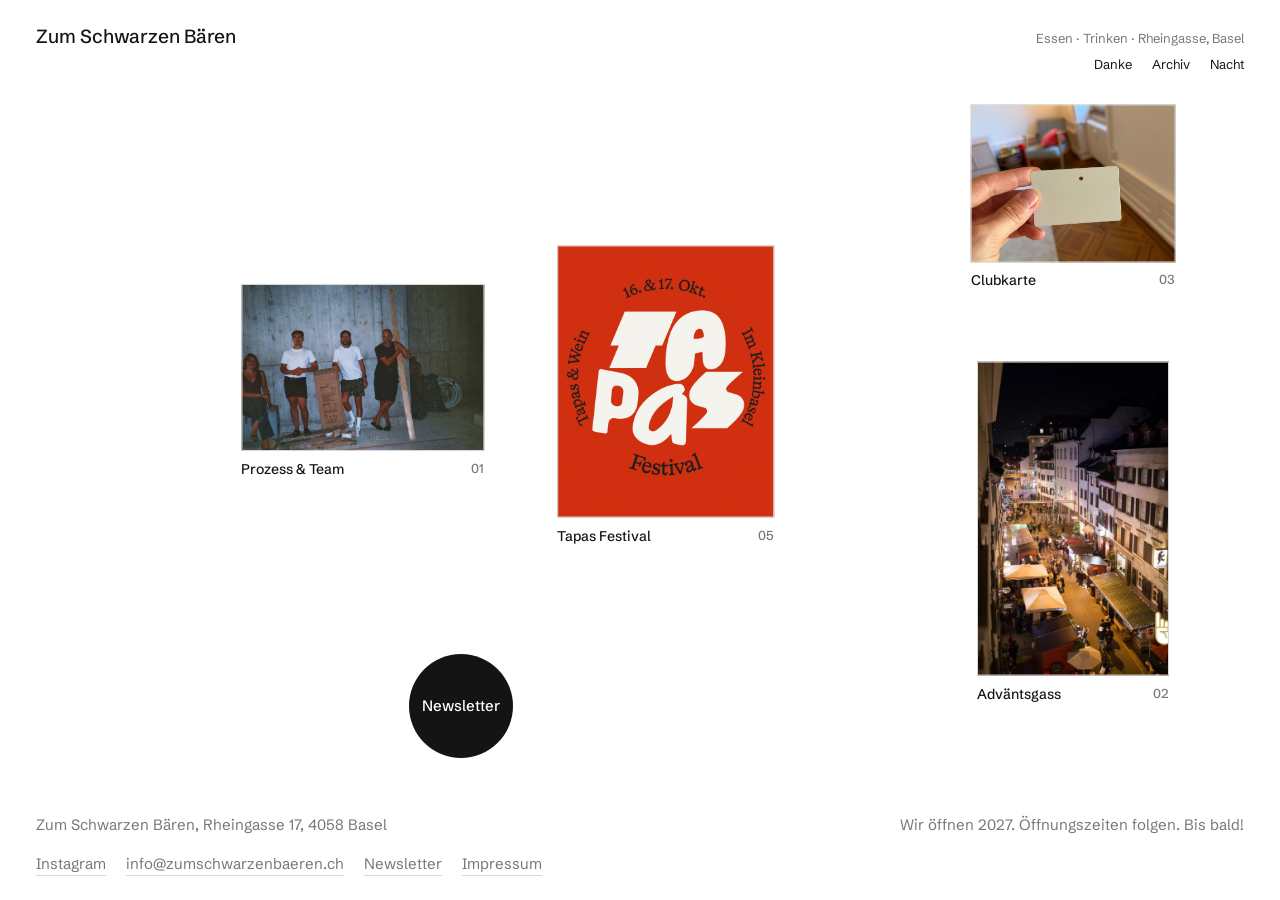
==== index.html @ a1c15684 "Tag-Version als Standard, Nacht nur noch über den Schalter Co-Authored-By: Claude Opus 5.5 <noreply@" ====
<!doctype html>
<html lang="de-CH">
<head>
<meta charset="utf-8">
<meta name="viewport" content="width=device-width, initial-scale=1, viewport-fit=cover">
<title>Zum Schwarzen Bären</title>
<meta name="description" content="Essen und Trinken an der Rheingasse, Basel. Öffnet 2027.">
<link rel="canonical" href="https://www.zumschwarzenbaeren.ch/">
<meta property="og:type" content="website">
<meta property="og:site_name" content="Zum Schwarzen Bären">
<meta property="og:title" content="Zum Schwarzen Bären">
<meta property="og:description" content="Essen und Trinken an der Rheingasse, Basel. Öffnet 2027.">
<meta property="og:url" content="https://www.zumschwarzenbaeren.ch/">
<meta property="og:image" content="https://www.zumschwarzenbaeren.ch/vorschau.jpg">
<meta property="og:image:width" content="1200">
<meta property="og:image:height" content="630">
<meta name="twitter:card" content="summary_large_image">
<link rel="icon" href="favicon.svg" type="image/svg+xml">
<link rel="apple-touch-icon" href="apple-touch-icon.png">
<link rel="preload" href="schrift/schibsted-grotesk-latin-400-normal.woff2" as="font" type="font/woff2" crossorigin>
<link rel="stylesheet" href="style.css">
<script>
/* Nacht-Version: schwarz-weiss. Standard ist immer die Tag-Version;
   mit dem Schalter «Nacht / Tag» oben rechts kann man umschalten (gilt, bis der Browser-Tab zu ist).
   Zum Testen: ?nacht = dunkel, ?tag = hell. */
(function () {
  var q = new URLSearchParams(location.search);
  function dunkel() {
    if (q.has("nacht")) return true;
    if (q.has("tag")) return false;
    try { return sessionStorage.getItem("nacht") === "1"; } catch (e) { return false; }
  }
  function setze() {
    var an = dunkel();
    document.documentElement.classList.toggle("nacht", an);
    var b = document.getElementById("nacht-schalter");
    if (b) { b.hidden = false; b.textContent = an ? "Tag" : "Nacht"; b.setAttribute("aria-label", an ? "Zur Tag-Version" : "Zur Nacht-Version"); }
  }
  setze();
  document.addEventListener("DOMContentLoaded", function () {
    var b = document.getElementById("nacht-schalter");
    if (!b) return;
    b.addEventListener("click", function () {
      var neu = document.documentElement.classList.contains("nacht") ? "0" : "1";
      try { sessionStorage.setItem("nacht", neu); } catch (e) {}
      if (q.has("nacht") || q.has("tag")) {
        q.delete("nacht"); q.delete("tag");
        var rest = q.toString().replace(/=(&|$)/g, "$1");
        history.replaceState(history.state, "", location.pathname + (rest ? "?" + rest : "") + location.hash);
      }
      setze();
    });
    setze();
  });
})();
</script>
</head>
<body>

<header class="kopf">
  <a class="wortmarke" href="#" data-name>Zum Schwarzen Bären</a>
  <span class="kopf-rechts">
    <span class="mono ort" id="untertitel">Essen · Trinken · Rheingasse, Basel</span>
    <span class="kopf-links">
      <a class="mono archiv-link" id="danke-link" href="#danke" hidden>Danke</a>
      <a class="mono archiv-link" id="archiv-link" href="#archiv" hidden>Archiv</a>
      <button class="mono archiv-link schalter" id="nacht-schalter" type="button" hidden>Nacht</button>
    </span>
  </span>
</header>

<main>
  <div class="buehne" id="buehne"></div>
</main>

<footer class="fuss">
  <span><span data-name>Zum Schwarzen Bären</span>, <span id="adresse"></span></span>
  <span id="hinweis"></span>
  <span class="fuss-rechts">
    <a id="instagram" href="#" target="_blank" rel="noopener" hidden>Instagram</a>
    <a id="mail" href="#"></a>
    <a id="newsletter-link" href="#newsletter" hidden>Newsletter</a>
    <a href="#impressum">Impressum</a>
  </span>
</footer>

<section class="detail" id="detail" hidden aria-label="Projekt">
  <div class="kopf">
    <span class="wortmarke" data-name>Zum Schwarzen Bären</span>
    <button class="zurueck" id="zurueck" type="button">Zurück zur Übersicht</button>
  </div>
  <div class="detail-inhalt" id="detail-inhalt"></div>
</section>

<script src="app.js"></script>
</body>
</html>
---- style.css ----
/* =========================================================
   ZUM SCHWARZEN BÄREN – GESTALTUNG
   Farben und Schriften oben als Variablen. Hier änderst du
   den Look an einer Stelle.
   ========================================================= */

/* Schrift liegt im Ordner schrift/ (keine Verbindung zu Google nötig) */
@font-face { font-family: "Schibsted Grotesk"; font-weight: 400; font-style: normal; font-display: swap;
  src: url("schrift/schibsted-grotesk-latin-400-normal.woff2") format("woff2"); }
@font-face { font-family: "Schibsted Grotesk"; font-weight: 500; font-style: normal; font-display: swap;
  src: url("schrift/schibsted-grotesk-latin-500-normal.woff2") format("woff2"); }

:root {
  color-scheme: light;
  --papier: #ffffff;      /* Hintergrund */
  --tinte: #141414;       /* Schrift */
  --grau: #7a7872;        /* Nebentext */
  --linie: #d9d7d2;       /* Linien, Sternbild */
  --leer: #f3f2ee;        /* Platzhalter-Flächen */

  --schrift: "Schibsted Grotesk", "Helvetica Neue", Arial, sans-serif;

  --rand: clamp(16px, 3vw, 36px);  /* Seitenrand */
}

:root.nacht {
  color-scheme: dark;
  --papier: #000000;      /* Nacht: schwarz-weiss */
  --tinte: #ffffff;
  --grau: #8c8c8c;
  --linie: #333333;
  --leer: #141414;
}

* { box-sizing: border-box; }

html, body {
  background: var(--papier);
  color: var(--tinte);
}

body {
  margin: 0;
  font-family: var(--schrift);
  font-size: 15px;
  line-height: 1.5;
  -webkit-font-smoothing: antialiased;
}

a { color: inherit; }
img, video { display: block; max-width: 100%; height: auto; }
video { width: 100%; background: var(--leer); }

/* kleine Nebenzeilen (Nummern, Legenden, Listentitel) */
.mono {
  font-size: 13px;
}

/* ---------- Kopf & Fuss ---------- */

.kopf, .fuss {
  display: flex;
  justify-content: space-between;
  align-items: baseline;
  gap: 16px;
  flex-wrap: wrap;
  padding-inline: var(--rand);
}

.kopf {
  padding-block: 22px 0;
  position: relative;
  z-index: 3;
}

.wortmarke {
  font-size: 19px;
  font-weight: 500;
  letter-spacing: -0.01em;
  text-decoration: none;
  margin: 0;
}

.kopf .ort { color: var(--grau); }

.fuss {
  padding-block: 40px 28px;
  color: var(--grau);
}
.fuss a { text-decoration: none; border-bottom: 1px solid var(--linie); }
.fuss a:hover { color: var(--tinte); border-color: var(--tinte); }
.fuss-rechts { display: flex; gap: 20px; flex-wrap: wrap; }
.insta { margin-top: 4px; }
@media (max-width: 720px) {
  .fuss { flex-direction: column; align-items: center; text-align: center; gap: 6px; }
  .fuss-rechts { justify-content: center; gap: 16px; margin-top: 4px; }
}
.insta a { text-decoration: none; border-bottom: 1px solid var(--linie); }
.insta a:hover { border-color: var(--tinte); }

/* ---------- Startseite: schwebende Projekte ---------- */

.buehne {
  position: relative;
  height: clamp(580px, 82vh, 920px);
  margin-inline: var(--rand);
}

/* bis die Bilder verteilt sind, unsichtbar, dann sanft einblenden */
.buehne .projekt { opacity: 0; transition: opacity 0.8s ease; }
.buehne.bereit .projekt { opacity: 1; }

/* ein Projekt auf der Startseite */
.projekt {
  position: absolute;
  width: var(--breite, 17vw);
  min-width: 140px;
  max-width: 280px;
  transform: translate(-50%, -50%);
  z-index: 2;
}

.projekt a {
  display: flex;
  flex-direction: column;
  gap: 8px;
  text-decoration: none;
  animation: schweben var(--dauer, 14s) ease-in-out infinite alternate;
  animation-delay: var(--start, 0s);
  transition: transform 0.4s ease;
}
.projekt a:hover,
.projekt a:focus-visible {
  animation-play-state: paused;
}
.projekt a:focus-visible { outline: 1px solid var(--tinte); outline-offset: 6px; }

.projekt .bild {
  transition: transform 0.5s ease;
}
.projekt a:hover .bild { transform: scale(1.03); }

.projekt .titel {
  font-size: 14px;
  font-weight: 500;
  display: flex;
  justify-content: space-between;
  gap: 8px;
}
.projekt .titel .mono { color: var(--grau); }

@keyframes schweben {
  from { transform: translate(0, 0) rotate(0deg); }
  to   { transform: translate(var(--dx, 12px), var(--dy, -10px)) rotate(var(--dr, 0.6deg)); }
}

/* ---------- Platzhalter (solange Bilder fehlen) ---------- */

.platzhalter {
  background: var(--leer);
  border: 1px dashed #bdbab2;
  display: flex;
  flex-direction: column;
  justify-content: space-between;
  padding: 12px;
  color: var(--grau);
}
.platzhalter.fotos { aspect-ratio: 3 / 2; }
.platzhalter.karte {
  aspect-ratio: 85.6 / 54;   /* echtes Kartenformat */
  border-radius: 9px;
  background: var(--papier);
}
/* Newsletter-Kachel: schwarzer Kreis */
.platzhalter.brief {
  aspect-ratio: 1;           /* schwarzer Punkt, hebt sich von den Projekten ab */
  border-radius: 50%;
  background: var(--tinte);
  border: 0;
  padding: 0;
  justify-content: center;
  align-items: center;
  text-align: center;
}
.platzhalter.brief .gross { font-size: 15px; color: var(--papier); }
.projekt.punkt { width: 8vw; min-width: 104px; max-width: 132px; }
@media (max-width: 720px), (max-height: 560px) { .projekt.punkt { width: 120px; min-width: 0; } }
.platzhalter .gross {
  font-size: 15px;
  font-weight: 500;
  color: var(--tinte);
  text-transform: none;
  letter-spacing: 0;
  font-family: var(--schrift);
}

/* ---------- Detailansicht ---------- */

.detail {
  position: fixed;
  inset: 0;
  z-index: 10;
  background: var(--papier);
  overflow-y: auto;
  padding-bottom: env(safe-area-inset-bottom, 0px);
}

.detail .kopf {
  position: sticky;
  top: 0;
  padding-block: calc(18px + env(safe-area-inset-top, 0px)) 14px;
  background: var(--papier);
}

.zurueck:focus { outline: none; }
.zurueck:focus-visible { outline: 1px solid var(--tinte); outline-offset: 5px; }
.zurueck {
  font: inherit;
  font-size: 14px;
  background: none;
  border: 0;
  padding: 4px 0;
  cursor: pointer;
  color: var(--tinte);
  border-bottom: 1px solid var(--tinte);
}

.detail-inhalt {
  display: grid;
  grid-template-columns: minmax(0, 32rem) minmax(0, 1fr);
  gap: clamp(28px, 5vw, 80px);
  padding: 32px var(--rand) 60px;
  align-items: start;
}

.detail-text .zwischentitel {
  margin: 34px 0 12px;
  padding-top: 10px;
  border-top: 1px solid var(--tinte);
  font-weight: 400;
  color: var(--grau);
}
.detail-text h1 {
  font-size: clamp(30px, 4vw, 46px);
  font-weight: 500;
  line-height: 1.05;
  letter-spacing: -0.02em;
  margin: 0 0 10px;
  text-wrap: balance;
}
.detail-text .unter { color: var(--grau); margin: 0 0 28px; }
.detail-text p { margin: 0 0 1em; max-width: 60ch; }
.detail-text p a { text-decoration: none; border-bottom: 1px solid currentColor; }

.liste {
  margin-top: 28px;
  border-top: 1px solid var(--tinte);
}
.liste h2 {
  margin: 10px 0 6px;
  font-weight: 400;
  color: var(--grau);
}
.liste dl { margin: 0; }
.liste .zeile {
  display: grid;
  grid-template-columns: minmax(0, 1fr) minmax(0, 1.3fr);
  gap: 12px;
  padding: 7px 0;
  border-bottom: 1px solid var(--linie);
}
.liste dt { font-weight: 500; }
.liste dd { margin: 0; color: var(--grau); }
.liste dt a { text-decoration: none; }
.liste dt a:hover { text-decoration: underline; text-underline-offset: 3px; }

.detail-bilder {
  display: flex;
  flex-direction: column;
  gap: clamp(28px, 4vw, 56px);
}
.detail-bilder figure { margin: 0; }
/* alle Bilder rechtsbündig, Hochformat nicht höher als der Bildschirm */
.detail-bilder { align-items: flex-end; }
.detail-bilder figure { max-width: 100%; }
.detail-bilder img, .detail-bilder video { width: auto; max-width: 100%; max-height: 85vh; max-height: 85svh; margin-left: auto; }
.detail-bilder figcaption {
  margin-top: 8px;
  display: flex;
  gap: 16px;
  color: var(--grau);
}

/* ---------- Archiv ---------- */

.kopf-rechts { display: flex; flex-direction: column; align-items: flex-end; gap: 6px; }
.kopf-links { display: flex; gap: 20px; }
@media (max-width: 720px) { .kopf-rechts { align-items: flex-start; } }
.archiv-link { text-decoration: none; }
.archiv-link:hover { text-decoration: underline; text-underline-offset: 3px; }
.detail-text .mono a { color: inherit; }

.archiv { grid-column: 1 / -1; max-width: 60rem; }
.archiv h1 {
  font-size: clamp(30px, 4vw, 46px);
  font-weight: 500;
  letter-spacing: -0.02em;
  margin: 0 0 10px;
}
.archiv .unter { color: var(--grau); margin: 0 0 28px; }
.archiv-liste { border-top: 1px solid var(--tinte); }
.archiv-zeile {
  display: grid;
  grid-template-columns: 72px minmax(0, 1fr) minmax(0, 1.4fr);
  gap: 20px;
  align-items: center;
  padding: 12px 0;
  border-bottom: 1px solid var(--linie);
  text-decoration: none;
}
.archiv-zeile img,
.archiv-leer {
  width: 72px;
  height: 54px;
  object-fit: cover;
  background: var(--leer);
  outline: 1px solid var(--linie);
  outline-offset: -1px;
}
.archiv-titel { font-weight: 500; }
.archiv-nr { color: var(--grau); margin-right: 10px; font-weight: 400; }
.archiv-unter { color: var(--grau); }
.archiv-zeile:hover .archiv-titel { text-decoration: underline; text-underline-offset: 3px; }

@media (max-width: 720px) {
  .archiv-zeile { grid-template-columns: 56px minmax(0, 1fr); row-gap: 2px; }
  .archiv-zeile img, .archiv-leer { width: 56px; height: 42px; grid-row: span 2; }
  .archiv-unter { grid-column: 2; }
}

/* ---------- Danke ---------- */

.danke { max-width: 72rem; }
.danke .unter { max-width: 44rem; }
.danke-gruppen {
  display: grid;
  grid-template-columns: repeat(auto-fill, minmax(min(100%, 320px), 1fr));
  gap: 8px 56px;
  align-items: start;
}
.danke-gruppen .liste { margin-top: 20px; }

/* ---------- Handy (hoch und quer) ---------- */

@media (max-width: 720px), (max-height: 560px) {
  .buehne {
    height: auto;
    display: flex;
    flex-direction: column;
    gap: 44px;
    padding-block: 48px 32px;
  }
  .projekt {
    position: static;
    transform: none;
    width: 72%;
    max-width: none;
  }
  .projekt.links  { align-self: flex-start; }
  .projekt.rechts { align-self: flex-end; }

  .detail-inhalt { grid-template-columns: 1fr; }
  .detail-text { position: static; }
}

/* Handy quer: Projekte kleiner, damit sie nicht den ganzen Bildschirm füllen */
@media (max-height: 560px) and (min-width: 721px) {
  .projekt { width: 34%; }
  .projekt + .projekt { margin-top: -18vw; }   /* links und rechts ineinander verschränkt */
  .buehne { padding-block: 32px 24px; }
}

@media (prefers-reduced-motion: reduce) {
  .projekt a { animation: none; }
  .projekt .bild { transition: none; }
}

/* feine Kante, damit weisse Bilder (z.B. Plakate) nicht im Weiss verschwinden */
.projekt img.bild,
.projekt video.bild,
.detail-bilder img,
.detail-bilder video {
  outline: 1px solid var(--linie);
  outline-offset: -1px;
}

/* ---------- Vorschau (?vorschau) ---------- */

body.vorschau::before {
  content: "Vorschau mit Entwürfen, nicht öffentlich";
  display: block;
  padding: 6px var(--rand);
  font-size: 13px;
  color: var(--grau);
  border-bottom: 1px dashed var(--linie);
}

/* ---------- Bald online ---------- */

.bald {
  min-height: 100vh;
  min-height: 100svh;
  display: flex;
  flex-direction: column;
  justify-content: center;
  gap: 22px;
  padding: 40px var(--rand);
  max-width: 40rem;
}
.bald .wortmarke { font-size: 19px; }
.bald-text p { margin: 0 0 0.8em; font-size: 17px; }
.bald .mono { color: var(--grau); margin: 0; }

/* ---------- Impressum ---------- */
.impressum { max-width: 40rem; }
.impressum .liste p { margin: 10px 0; }
.impressum a { color: inherit; }

/* Newsletter: gleich aufgebaut wie ein Projekt, Formular wie eine Liste */
.nl-formular { display: flex; flex-direction: column; margin: 0; }
.nl-formular .zeile {
  display: grid; grid-template-columns: 8rem minmax(0, 1fr); gap: 16px; align-items: baseline;
  padding: 10px 0; border-bottom: 1px solid var(--linie); color: var(--grau);
}
.nl-formular input {
  font: inherit; color: var(--tinte); border: 0; background: none; padding: 0; border-radius: 0; width: 100%;
}
.nl-formular input:focus { outline: none; }
.nl-formular .zeile:focus-within { border-color: var(--tinte); }
.nl-formular button {
  align-self: flex-start; margin-top: 22px; font: inherit; color: var(--tinte);
  background: none; border: 0; border-bottom: 1px solid var(--tinte); padding: 4px 0; cursor: pointer;
}
.nl-formular button:disabled { color: var(--grau); border-color: var(--linie); cursor: default; }
.nl-formular button:focus-visible { outline: 1px solid var(--tinte); outline-offset: 5px; }
.nl-meldung { margin: 14px 0 0; min-height: 1.5em; }
.nl-falle { position: absolute; left: -9999px; width: 1px; height: 1px; opacity: 0; }
.detail-text .nl-klein { color: var(--grau); margin-top: 28px; }
.nl-klein a { color: inherit; }
@media (max-width: 720px) { .nl-formular .zeile { grid-template-columns: 6rem minmax(0, 1fr); } }

/* ---------- Startseite passt genau in den Bildschirm (ab Tablet, nicht bei Handy quer) ---------- */
@media (min-width: 721px) and (min-height: 561px) {
  html { overscroll-behavior: none; }
  body:not(.vorschau) {
    min-height: 100vh;
    min-height: 100svh;
    height: 100vh;
    height: 100svh;
    display: flex;
    flex-direction: column;
    overflow: hidden;
  }
  body:not(.vorschau) > main { flex: 1; display: flex; min-height: 0; }
  body:not(.vorschau) .buehne { flex: 1; height: auto; min-height: 0; margin-block: 28px 32px; }
  body:not(.vorschau) .fuss { padding-block: 16px 24px; }
}

/* Safari: kein grosser Play-Knopf über dem Video auf der Startseite */
.projekt video::-webkit-media-controls-start-playback-button { display: none !important; -webkit-appearance: none; }
.projekt video::-webkit-media-controls { display: none !important; }


/* ---------- Nacht (Schalter und Automatik, siehe index.html) ---------- */
.nacht .platzhalter { border-color: #4d4d4d; }
.nacht .platzhalter.brief { border: 0; }
/* nachts alles schwarz-weiss, auch Fotos und Videos */
.nacht img,
.nacht video { filter: grayscale(1) brightness(0.92); }

/* Schalter Nacht / Tag: sieht aus wie die Links daneben */
.schalter {
  font: inherit;
  font-size: 13px;
  color: inherit;
  background: none;
  border: 0;
  padding: 0;
  cursor: pointer;
}
.schalter:hover { text-decoration: underline; text-underline-offset: 3px; }
.schalter:focus-visible { outline: 1px solid var(--tinte); outline-offset: 4px; }
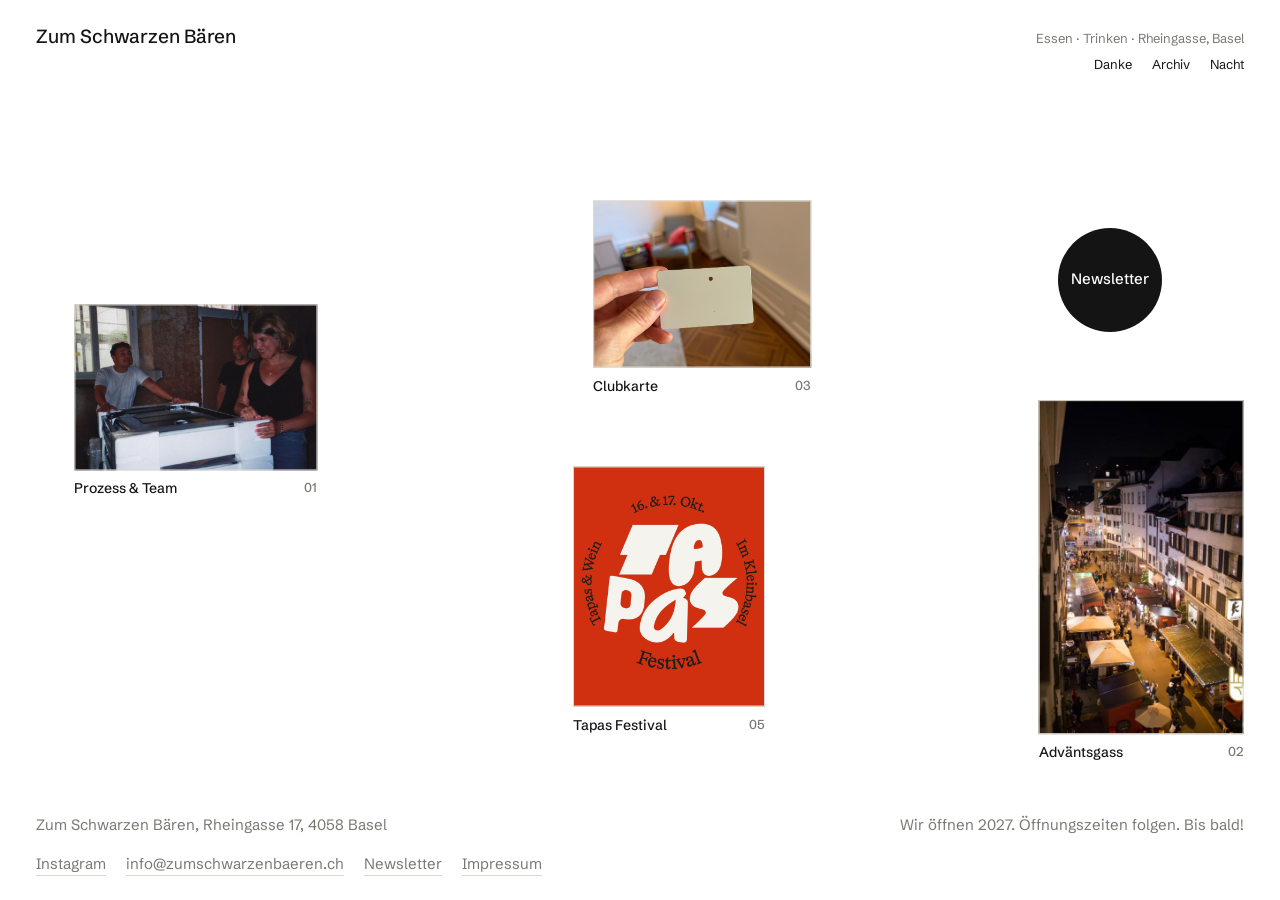
==== commit baa342b8: "Laufschrift «In Entstehung» unter dem Namen, vorerst nur in der Vorschau Co-Authored-By: Claude Opus" ====
--- a/index.html
+++ b/index.html
@@ -58,7 +58,10 @@
 <body>
 
 <header class="kopf">
-  <a class="wortmarke" href="#" data-name>Zum Schwarzen Bären</a>
+  <span class="kopf-marke">
+    <a class="wortmarke" href="#" data-name>Zum Schwarzen Bären</a>
+    <span class="laufschrift mono" id="laufschrift" aria-hidden="true" hidden></span>
+  </span>
   <span class="kopf-rechts">
     <span class="mono ort" id="untertitel">Essen · Trinken · Rheingasse, Basel</span>
     <span class="kopf-links">
--- a/style.css
+++ b/style.css
@@ -82,6 +82,23 @@
 }
 
 .kopf .ort { color: var(--grau); }
+
+/* Laufschrift unter dem Namen */
+.kopf-marke { display: inline-flex; flex-direction: column; gap: 4px; min-width: 0; }
+.laufschrift {
+  display: block;
+  contain: inline-size;      /* so breit wie der Name, nicht breiter */
+  overflow: hidden;
+  white-space: nowrap;
+  color: var(--grau);
+  -webkit-mask-image: linear-gradient(90deg, transparent, #000 10%, #000 90%, transparent);
+          mask-image: linear-gradient(90deg, transparent, #000 10%, #000 90%, transparent);
+}
+.laufschrift[hidden] { display: none; }
+.laufschrift-band { display: inline-flex; animation: laufen 22s linear infinite; }
+.laufschrift-band span::after { content: "·"; padding-inline: 0.6em; }
+@keyframes laufen { to { transform: translateX(-50%); } }
+@media (prefers-reduced-motion: reduce) { .laufschrift-band { animation: none; } }
 
 .fuss {
   padding-block: 40px 28px;
@@ -184,7 +201,11 @@
 }
 .platzhalter.brief .gross { font-size: 15px; color: var(--papier); }
 .projekt.punkt { width: 8vw; min-width: 104px; max-width: 132px; }
-@media (max-width: 720px), (max-height: 560px) { .projekt.punkt { width: 120px; min-width: 0; } }
+@media (max-width: 720px), (max-height: 560px) {
+  .projekt.punkt { width: 120px; min-width: 0; }
+  /* Handy: Newsletter-Punkt zuoberst rechts statt am Schluss */
+  .buehne .projekt.punkt { order: -1; align-self: flex-end; margin: 0 56px -24px 0; }  /* rechts Platz, weil der Punkt weit herumsaust */
+}
 .platzhalter .gross {
   font-size: 15px;
   font-weight: 500;
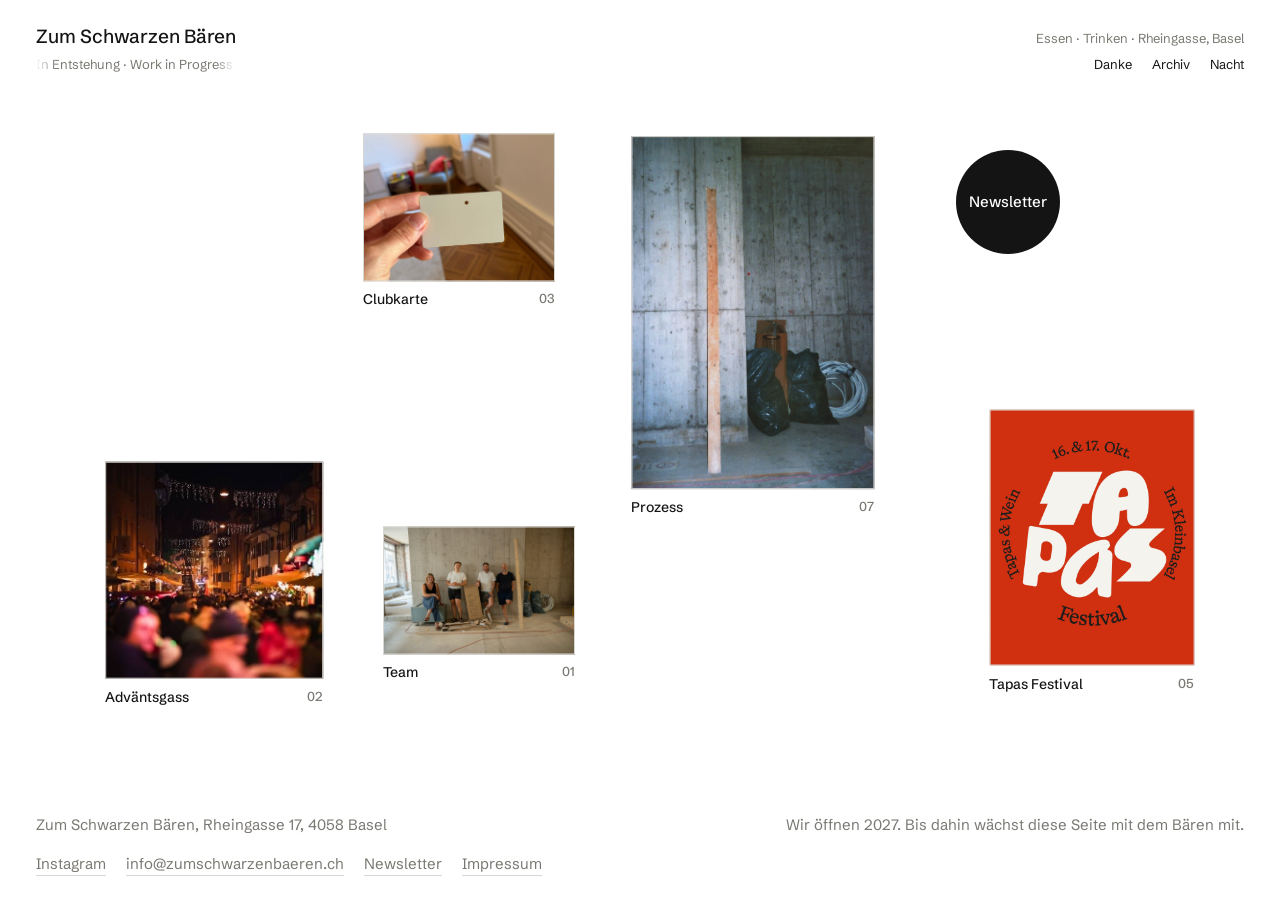
==== commit be6bc73f: "Laufschrift auch im Projekt, Name führt zurück, neues Titelbild Adväntsgass Co-Authored-By: Claude O" ====
--- a/index.html
+++ b/index.html
@@ -89,7 +89,10 @@
 
 <section class="detail" id="detail" hidden aria-label="Projekt">
   <div class="kopf">
-    <span class="wortmarke" data-name>Zum Schwarzen Bären</span>
+    <span class="kopf-marke">
+      <a class="wortmarke" href="/" data-name>Zum Schwarzen Bären</a>
+      <span class="laufschrift mono" aria-hidden="true" hidden></span>
+    </span>
     <button class="zurueck" id="zurueck" type="button">Zurück zur Übersicht</button>
   </div>
   <div class="detail-inhalt" id="detail-inhalt"></div>
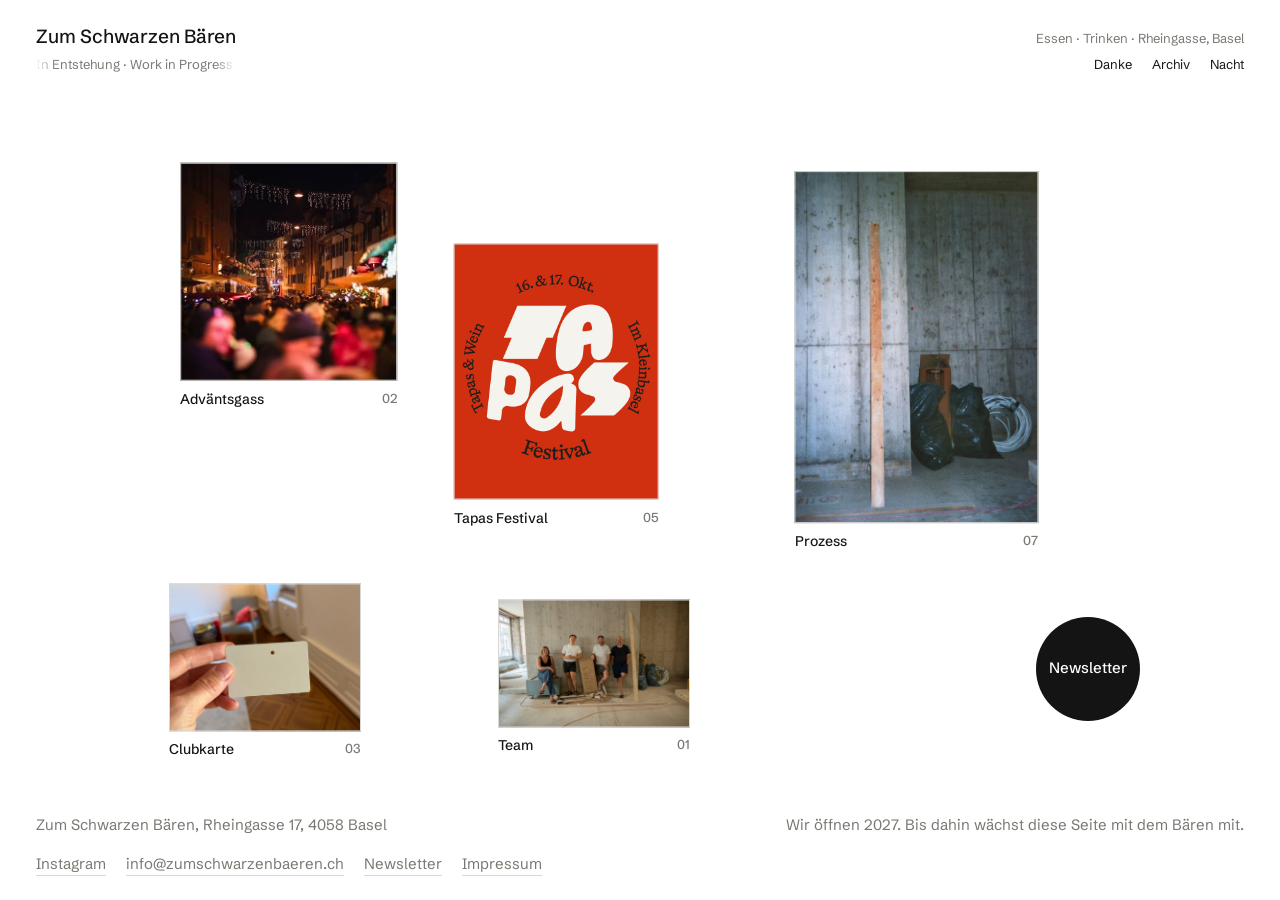
==== commit f53b071f: "Vorschaubild beim Teilen: Teamfoto von Gregor Brändli Co-Authored-By: Claude Opus 5.5 <noreply@anthr" ====
--- a/index.html
+++ b/index.html
@@ -11,7 +11,7 @@
 <meta property="og:title" content="Zum Schwarzen Bären">
 <meta property="og:description" content="Essen und Trinken an der Rheingasse, Basel. Öffnet 2027.">
 <meta property="og:url" content="https://www.zumschwarzenbaeren.ch/">
-<meta property="og:image" content="https://www.zumschwarzenbaeren.ch/vorschau.jpg">
+<meta property="og:image" content="https://www.zumschwarzenbaeren.ch/vorschau-team.jpg">
 <meta property="og:image:width" content="1200">
 <meta property="og:image:height" content="630">
 <meta name="twitter:card" content="summary_large_image">
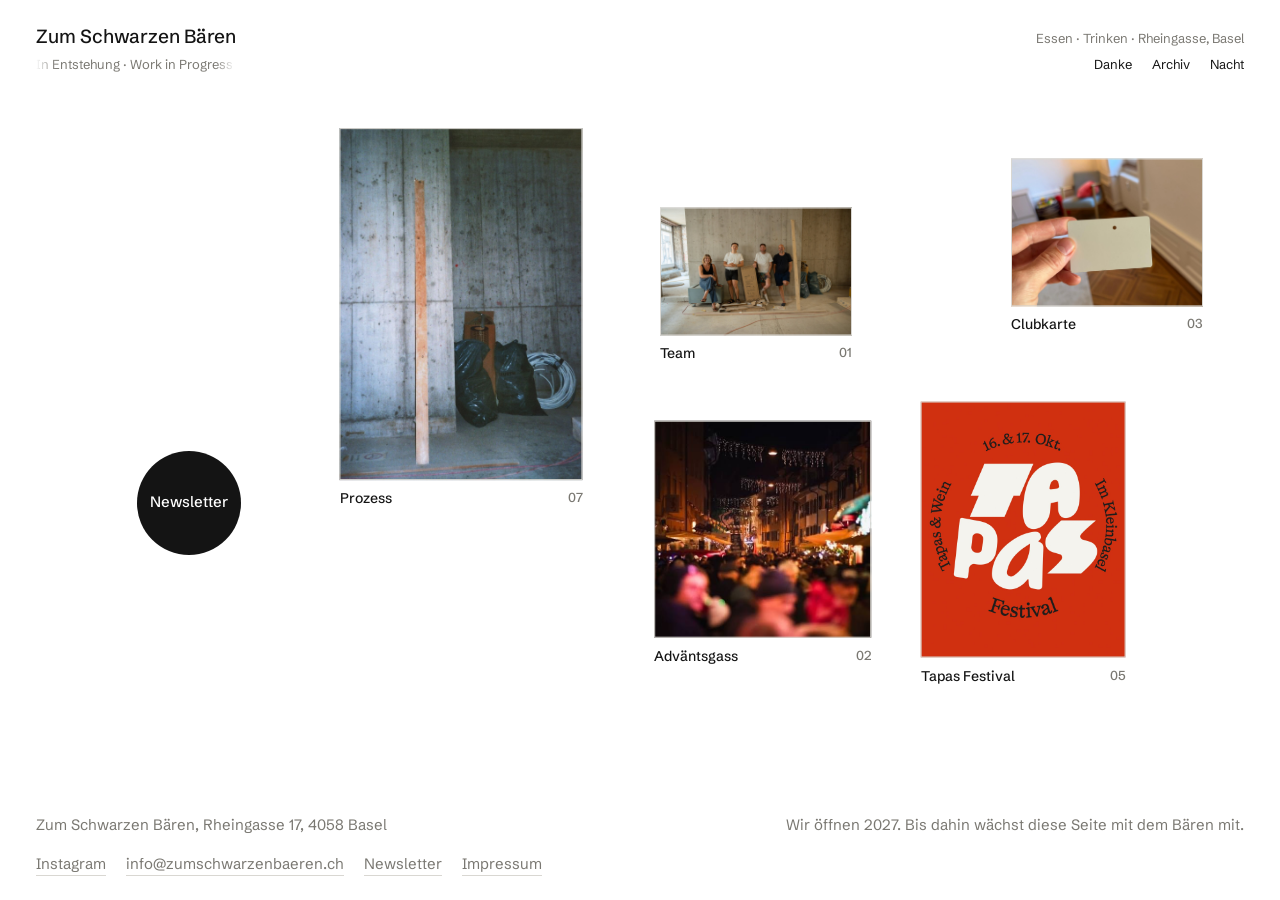
==== commit 892d57c6: "Programm-Seite mit nächsten Terminen, vorerst nur in der Vorschau Co-Authored-By: Claude Opus 5.5 <n" ====
--- a/index.html
+++ b/index.html
@@ -65,6 +65,7 @@
   <span class="kopf-rechts">
     <span class="mono ort" id="untertitel">Essen · Trinken · Rheingasse, Basel</span>
     <span class="kopf-links">
+      <a class="mono archiv-link" id="programm-link" href="#programm" hidden>Programm</a>
       <a class="mono archiv-link" id="danke-link" href="#danke" hidden>Danke</a>
       <a class="mono archiv-link" id="archiv-link" href="#archiv" hidden>Archiv</a>
       <button class="mono archiv-link schalter" id="nacht-schalter" type="button" hidden>Nacht</button>
--- a/style.css
+++ b/style.css
@@ -357,6 +357,23 @@
   .archiv-zeile { grid-template-columns: 56px minmax(0, 1fr); row-gap: 2px; }
   .archiv-zeile img, .archiv-leer { width: 56px; height: 42px; grid-row: span 2; }
   .archiv-unter { grid-column: 2; }
+}
+
+/* ---------- Programm (gleich wie das Archiv, ohne Bild, mit Datum vorne) ---------- */
+.programm-zeile {
+  display: grid;
+  grid-template-columns: minmax(0, 0.9fr) minmax(0, 1fr) minmax(0, 1.4fr);
+  gap: 20px;
+  align-items: baseline;
+  padding: 12px 0;
+  border-bottom: 1px solid var(--linie);
+  text-decoration: none;
+}
+.programm-wann { color: var(--grau); }
+a.programm-zeile:hover .archiv-titel { text-decoration: underline; text-underline-offset: 3px; }
+@media (max-width: 720px) {
+  .programm-zeile { grid-template-columns: 1fr; row-gap: 2px; }
+  .programm-zeile .archiv-unter { grid-column: auto; }
 }
 
 /* ---------- Danke ---------- */
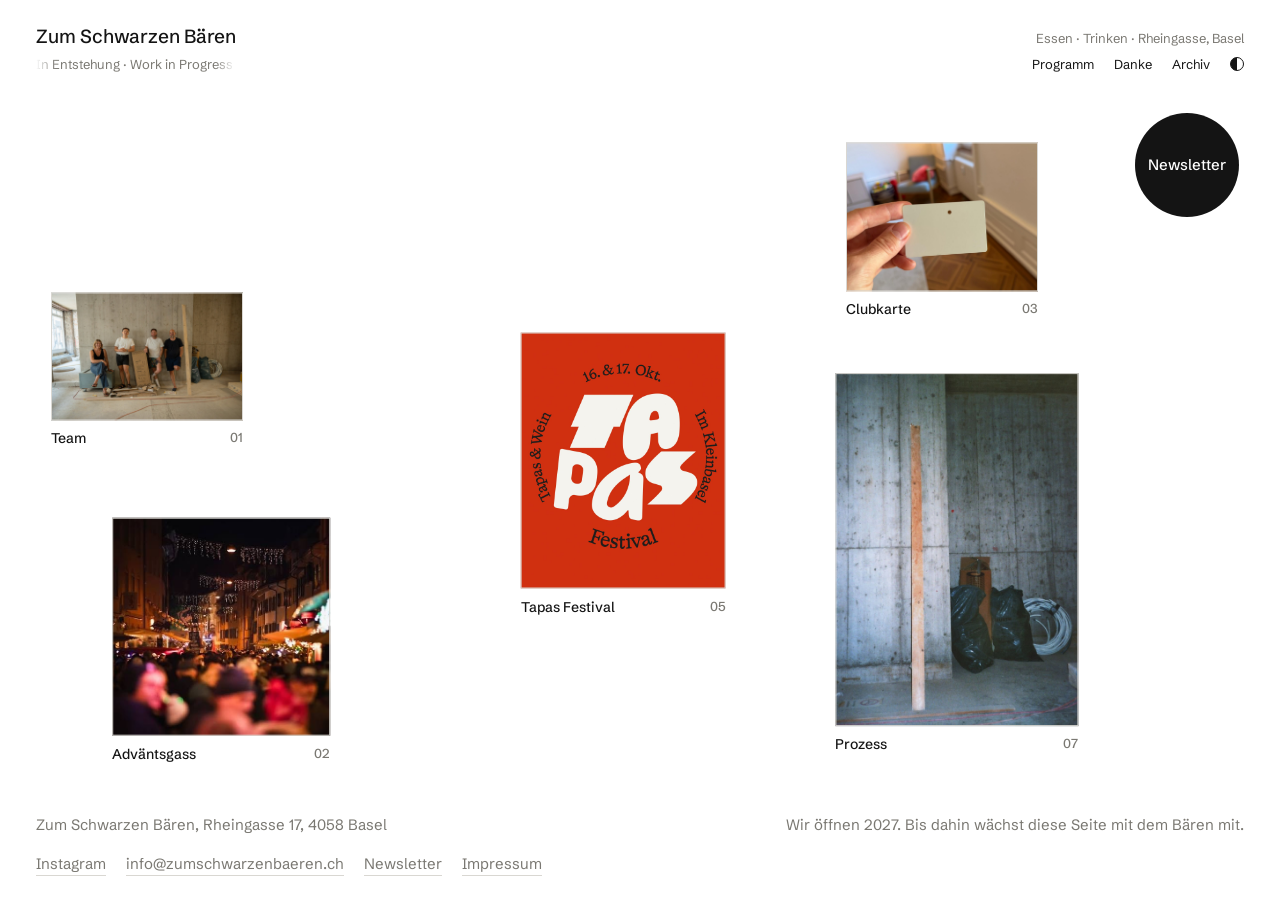
==== commit 8f1a3cdd: "Presse-Seite mit erstem Bericht (Bajour), vorerst nur in der Vorschau Co-Authored-By: Claude Opus 5." ====
--- a/index.html
+++ b/index.html
@@ -67,6 +67,7 @@
     <span class="kopf-links">
       <a class="mono archiv-link" id="programm-link" href="#programm" hidden>Programm</a>
       <a class="mono archiv-link" id="danke-link" href="#danke" hidden>Danke</a>
+      <a class="mono archiv-link" id="presse-link" href="#presse" hidden>Presse</a>
       <a class="mono archiv-link" id="archiv-link" href="#archiv" hidden>Archiv</a>
       <button class="mono archiv-link schalter" id="nacht-schalter" type="button" hidden>Nacht</button>
     </span>
--- a/style.css
+++ b/style.css
@@ -528,3 +528,56 @@
 }
 .schalter:hover { text-decoration: underline; text-underline-offset: 3px; }
 .schalter:focus-visible { outline: 1px solid var(--tinte); outline-offset: 4px; }
+
+/* ---------- Handy-Kopf aufgeräumt (Variante A) ----------
+   Mehr Luft zwischen Name und Untertitel, Links durch eine feine Linie abgesetzt,
+   Nacht-Schalter als Symbol ganz rechts. */
+@media (max-width: 720px) {
+  .kopf { row-gap: 22px; }
+  .kopf-rechts { width: 100%; gap: 14px; }
+  .kopf-links {
+    width: 100%;
+    gap: 24px;
+    padding-top: 12px;
+    border-top: 1px solid var(--linie);
+  }
+  .schalter { margin-left: auto; padding-left: 12px; }
+}
+
+/* Nacht-Schalter als Symbol (halb schwarz, halb weiss), Handy und Desktop */
+.schalter { font-size: 0; line-height: 1; padding: 2px 0; align-self: center; }
+.schalter::after {
+  content: "";
+  display: inline-block;
+  width: 12px; height: 12px;
+  border: 1px solid currentColor;
+  border-radius: 50%;
+  background: linear-gradient(90deg, currentColor 50%, transparent 50%);
+}
+.nacht .schalter::after { background: linear-gradient(90deg, transparent 50%, currentColor 50%); }
+.schalter:hover { text-decoration: none; }
+
+/* ---------- Musik (Spotify, lädt erst nach Klick) ---------- */
+.musik { margin: 26px 0 8px; }
+.musik + .musik { margin-top: 18px; }
+.musik-knopf {
+  display: inline-flex; align-items: center; gap: 12px;
+  font: inherit; font-weight: 500; color: var(--tinte);
+  background: none; border: 0; padding: 0; cursor: pointer; text-align: left;
+}
+.musik-punkt {
+  position: relative; flex: none;
+  width: 38px; height: 38px; border-radius: 50%;
+  background: var(--tinte);
+  transition: transform 0.2s ease;
+}
+.musik-punkt::after {       /* Play-Dreieck */
+  content: ""; position: absolute; left: 15px; top: 12px;
+  border-style: solid; border-width: 7px 0 7px 11px;
+  border-color: transparent transparent transparent var(--papier);
+}
+.musik-knopf:hover .musik-punkt { transform: scale(1.08); }
+.musik-knopf:focus-visible { outline: 1px solid var(--tinte); outline-offset: 5px; }
+.detail-text .musik-hinweis { color: var(--grau); margin: 6px 0 0 50px; }
+.musik-player { display: block; width: 100%; max-width: 32rem; height: 152px; border: 0; border-radius: 12px; }
+.film-player { display: block; width: 100%; max-width: 32rem; aspect-ratio: 16 / 9; border: 0; border-radius: 12px; }
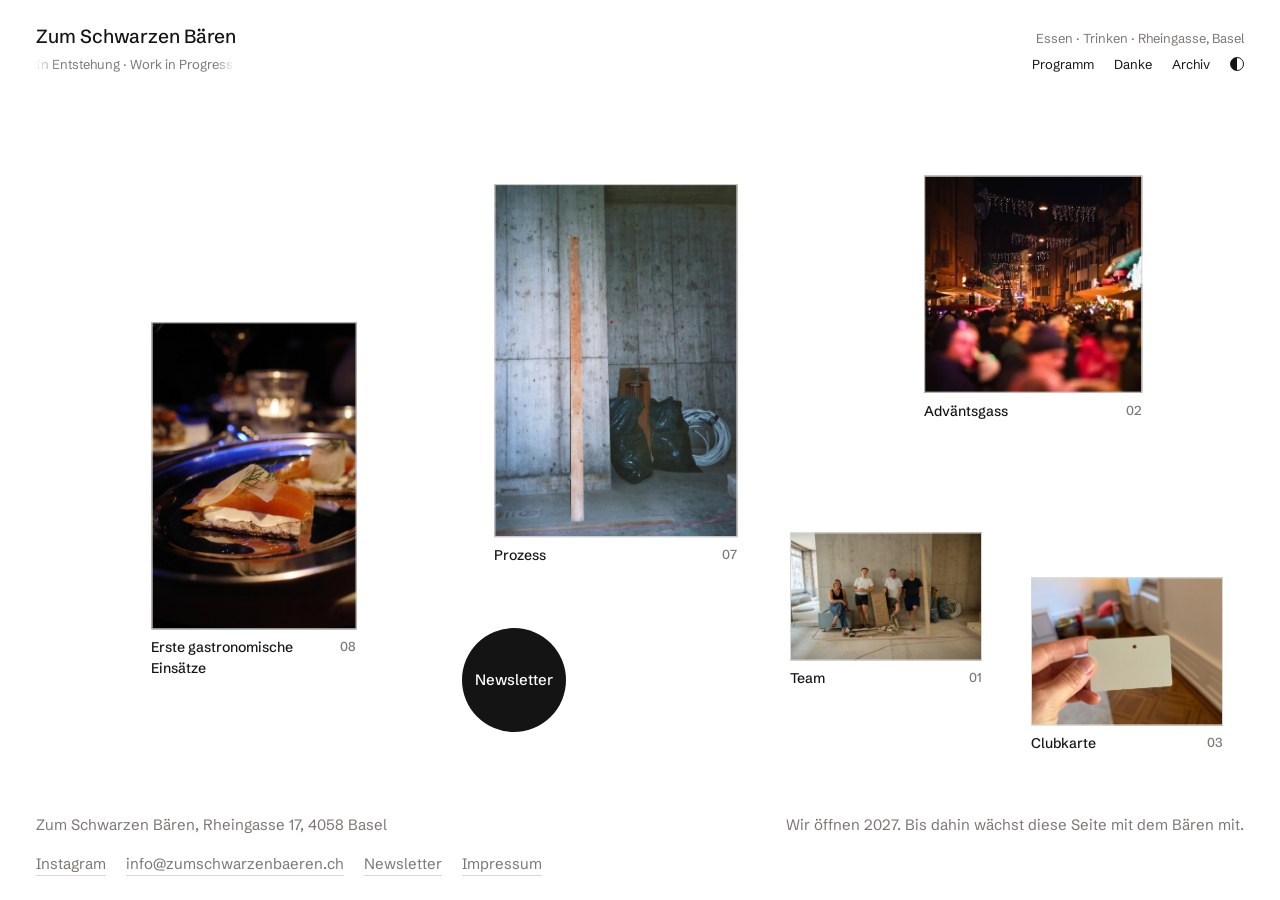
==== commit 9e34681e: "Englische Version mit Schalter EN/DE (vorerst nur Vorschau) Co-Authored-By: Claude Opus 5.5 <noreply" ====
--- a/index.html
+++ b/index.html
@@ -69,6 +69,7 @@
       <a class="mono archiv-link" id="danke-link" href="#danke" hidden>Danke</a>
       <a class="mono archiv-link" id="presse-link" href="#presse" hidden>Presse</a>
       <a class="mono archiv-link" id="archiv-link" href="#archiv" hidden>Archiv</a>
+      <button class="mono archiv-link sprache" id="sprache-schalter" type="button" hidden>EN</button>
       <button class="mono archiv-link schalter" id="nacht-schalter" type="button" hidden>Nacht</button>
     </span>
   </span>
@@ -85,7 +86,7 @@
     <a id="instagram" href="#" target="_blank" rel="noopener" hidden>Instagram</a>
     <a id="mail" href="#"></a>
     <a id="newsletter-link" href="#newsletter" hidden>Newsletter</a>
-    <a href="#impressum">Impressum</a>
+    <a id="impressum-link" href="#impressum">Impressum</a>
   </span>
 </footer>
 
--- a/style.css
+++ b/style.css
@@ -557,6 +557,15 @@
 .nacht .schalter::after { background: linear-gradient(90deg, transparent 50%, currentColor 50%); }
 .schalter:hover { text-decoration: none; }
 
+/* Sprach-Schalter EN / DE, direkt vor dem Nacht-Symbol */
+.sprache { font: inherit; font-size: 13px; color: inherit; background: none; border: 0; padding: 0; cursor: pointer; }
+.sprache:hover { text-decoration: underline; text-underline-offset: 3px; }
+.sprache:focus-visible { outline: 1px solid var(--tinte); outline-offset: 4px; }
+@media (max-width: 720px) {
+  .sprache { margin-left: auto; }
+  .sprache:not([hidden]) + .schalter { margin-left: 0; padding-left: 0; }
+}
+
 /* ---------- Musik (Spotify, lädt erst nach Klick) ---------- */
 .musik { margin: 26px 0 8px; }
 .musik + .musik { margin-top: 18px; }
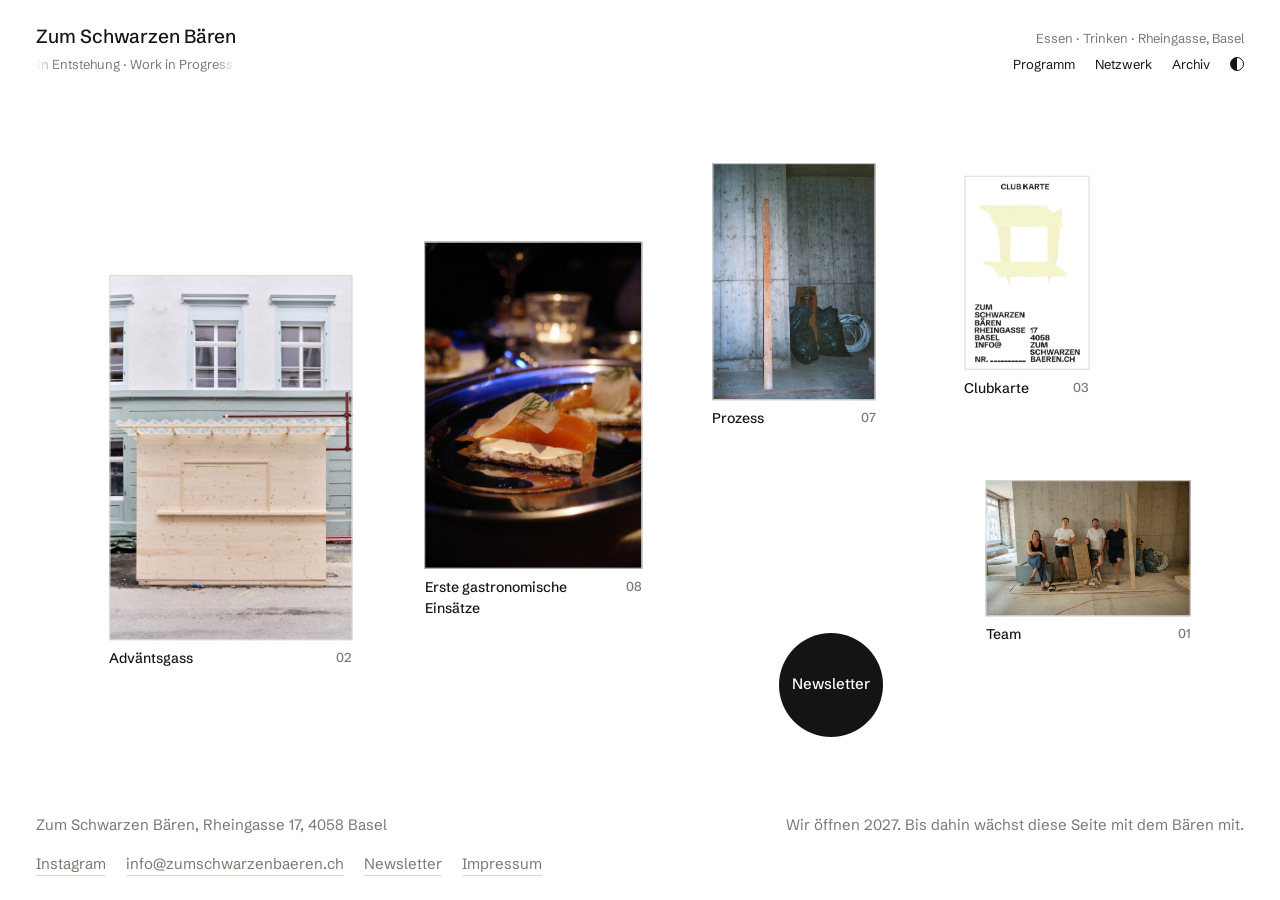
==== commit 7b202874: "Danke heisst neu Netzwerk Co-Authored-By: Claude Opus 5.5 <noreply@anthropic.com> Claude-Session: ht" ====
--- a/index.html
+++ b/index.html
@@ -66,7 +66,7 @@
     <span class="mono ort" id="untertitel">Essen · Trinken · Rheingasse, Basel</span>
     <span class="kopf-links">
       <a class="mono archiv-link" id="programm-link" href="#programm" hidden>Programm</a>
-      <a class="mono archiv-link" id="danke-link" href="#danke" hidden>Danke</a>
+      <a class="mono archiv-link" id="danke-link" href="#danke" hidden>Netzwerk</a>
       <a class="mono archiv-link" id="presse-link" href="#presse" hidden>Presse</a>
       <a class="mono archiv-link" id="archiv-link" href="#archiv" hidden>Archiv</a>
       <button class="mono archiv-link sprache" id="sprache-schalter" type="button" hidden>EN</button>
--- a/style.css
+++ b/style.css
@@ -130,9 +130,9 @@
 /* ein Projekt auf der Startseite */
 .projekt {
   position: absolute;
-  width: var(--breite, 17vw);
-  min-width: 140px;
-  max-width: 280px;
+  width: calc(var(--breite, 17vw) * var(--kachel, 1));      /* --kachel: Grösse pro Projekt (Feld «kachel») */
+  min-width: calc(140px * var(--kachel, 1));
+  max-width: calc(280px * var(--kachel, 1));
   transform: translate(-50%, -50%);
   z-index: 2;
 }
@@ -311,6 +311,9 @@
   gap: 16px;
   color: var(--grau);
 }
+/* Legende nie breiter als das Bild: lange Texte brechen auf mehrere Zeilen um */
+.detail-bilder figcaption { width: 0; min-width: max(100%, 12rem); box-sizing: border-box; }
+.detail-bilder figcaption span:first-child { flex: none; }
 
 /* ---------- Archiv ---------- */
 
@@ -590,3 +593,24 @@
 .detail-text .musik-hinweis { color: var(--grau); margin: 6px 0 0 50px; }
 .musik-player { display: block; width: 100%; max-width: 32rem; height: 152px; border: 0; border-radius: 12px; }
 .film-player { display: block; width: 100%; max-width: 32rem; aspect-ratio: 16 / 9; border: 0; border-radius: 12px; }
+
+/* Newsletter als Bären-Sticker (Entwurf, nur ?vorschau) */
+.projekt.sticker-kachel { width: 11vw; min-width: 130px; max-width: 180px; }
+.projekt.sticker-kachel a {      /* blaue Scheibe mit Bär und weisser Schrift */
+  aspect-ratio: 1;
+  background: #463d9a;         /* Scheibe im Blau des Bären, nur leicht heller */
+  color: #fff;
+  border-radius: 50%;
+  justify-content: center;
+  align-items: center;
+  gap: 4px;
+  padding: 0;
+  box-sizing: border-box;
+}
+.projekt.sticker-kachel .bild.sticker { width: 58%; height: auto; margin-top: 6%; }
+.projekt .bild.sticker { outline: 0; background: none; }
+.sticker-text { font-size: 14px; font-weight: 500; text-align: center; transform: rotate(5deg); }   /* parallel zur Unterkante des Bären */
+@media (max-width: 720px), (max-height: 560px) {
+  .buehne .projekt.sticker-kachel { width: 140px; min-width: 0; order: -1; align-self: flex-end; margin: 0 24px -24px 0; }
+}
+.nacht .projekt.sticker-kachel a { background: #4a4a4a; }   /* nachts schwarz-weiss */
